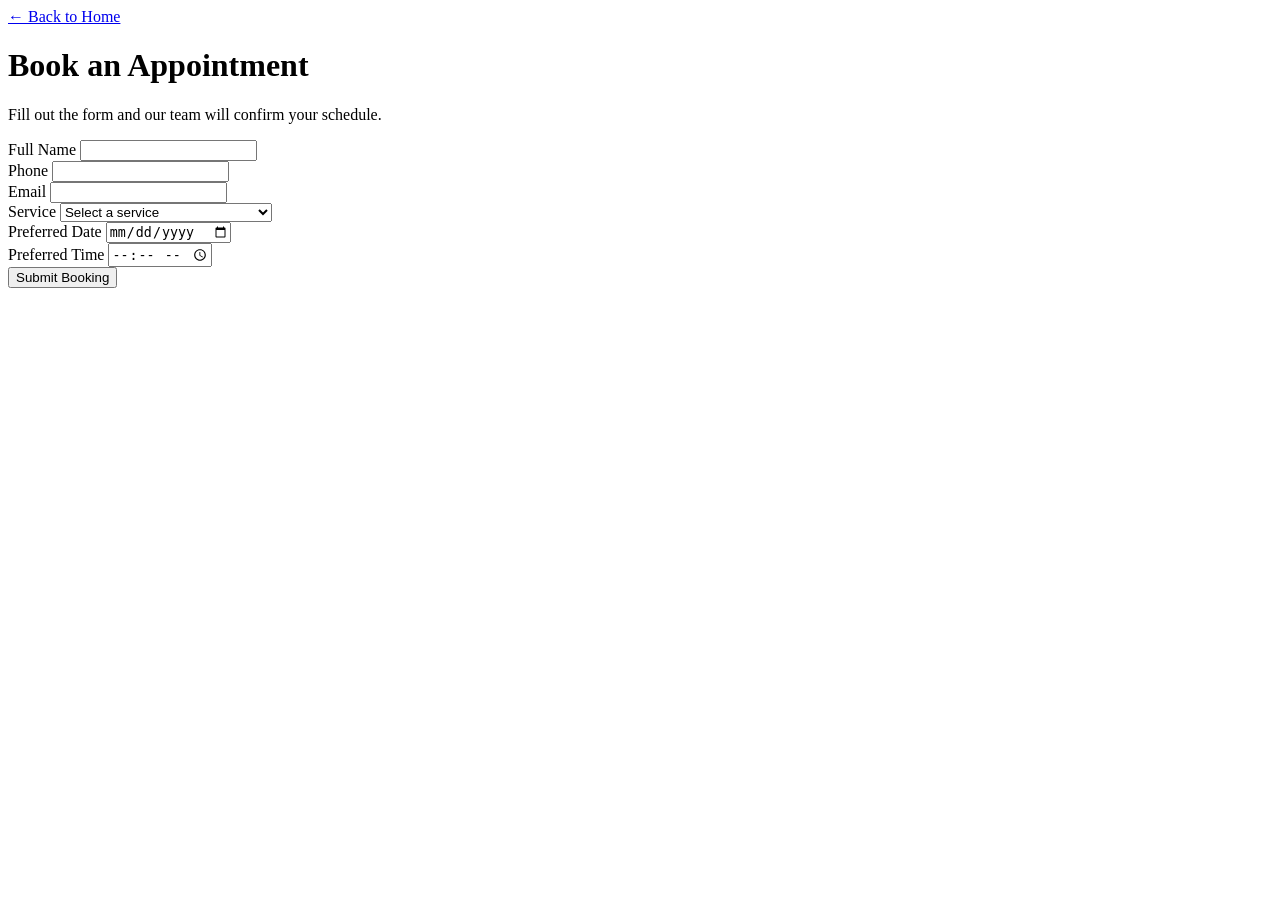
==== booking.html @ de18aefe "Update booking.html" ====
<!DOCTYPE html>
<html lang="en">
<head>
  <meta charset="UTF-8">
  <meta name="viewport" content="width=device-width, initial-scale=1.0">
  <title>Book an Appointment - Teeth Street Dental Clinic</title>
  <!-- Siguraduhing tama ang path papunta sa CSS file mo -->
  <link rel="stylesheet" href="booking.css">
</head>
<body>
  <main class="booking-wrapper">
    <a href="index.html" class="back-link">&larr; Back to Home</a>

    <header class="booking-header">
      <h1>Book an Appointment</h1>
      <p>Fill out the form and our team will confirm your schedule.</p>
    </header>

    <div class="booking-card">
      <form action="#" method="POST" class="booking-form">
        <!-- Row 1: Full Name & Phone -->
        <div class="form-row">
          <div class="form-group">
            <label for="full-name">Full Name</label>
            <input type="text" id="full-name" name="full_name" required>
          </div>

          <div class="form-group">
            <label for="phone">Phone</label>
            <input type="tel" id="phone" name="phone" required>
          </div>
        </div>

        <!-- Row 2: Email -->
        <div class="form-group">
          <label for="email">Email</label>
          <input type="email" id="email" name="email" required>
        </div>

        <!-- Row 3: Service -->
        <div class="form-group">
          <label for="service">Service</label>
          <select id="service" name="service" required>
            <option value="" disabled selected>Select a service</option>
            <option value="cleaning">Oral Prophylaxis (Cleaning)</option>
            <option value="consultation">Dental Check-up & Consultation</option>
            <option value="filling">Tooth Restoration (Pasta)</option>
            <option value="extraction">Tooth Extraction (Bunot)</option>
            <option value="whitening">Teeth Whitening</option>
            <option value="braces">Orthodontics / Braces</option>
          </select>
        </div>

        <!-- Row 4: Preferred Date & Time -->
        <div class="form-row">
          <div class="form-group">
            <label for="date">Preferred Date</label>
            <input type="date" id="date" name="date" required>
          </div>

          <div class="form-group">
            <label for="time">Preferred Time</label>
            <input type="time" id="time" name="time" required>
          </div>
        </div>

        <!-- Submit Button -->
        <button type="submit" class="btn-submit">Submit Booking</button>
      </form>
    </div>
  </main>
</body>
</html>
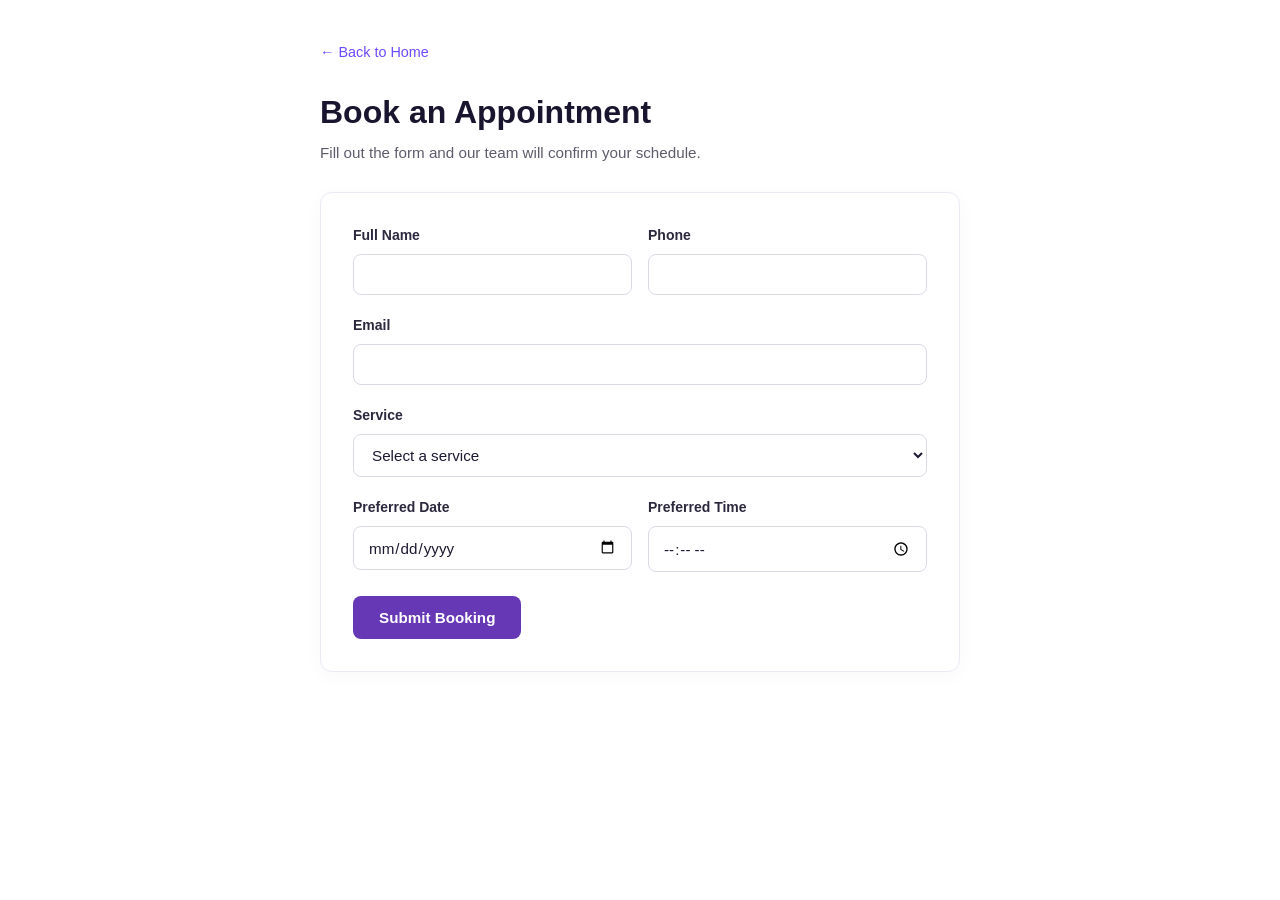
==== commit da3c5de3: "Update booking.html" ====
--- a/booking.html
+++ b/booking.html
@@ -4,8 +4,139 @@
   <meta charset="UTF-8">
   <meta name="viewport" content="width=device-width, initial-scale=1.0">
   <title>Book an Appointment - Teeth Street Dental Clinic</title>
-  <!-- Siguraduhing tama ang path papunta sa CSS file mo -->
-  <link rel="stylesheet" href="booking.css">
+  <style>
+    * {
+      box-sizing: border-box;
+      margin: 0;
+      padding: 0;
+    }
+
+    body {
+      font-family: -apple-system, BlinkMacSystemFont, "Segoe UI", Roboto, Helvetica, Arial, sans-serif;
+      background-color: #ffffff;
+      color: #1f1933;
+      line-height: 1.5;
+      padding: 40px 20px;
+    }
+
+    .booking-wrapper {
+      max-width: 640px;
+      margin: 0 auto;
+    }
+
+    .back-link {
+      display: inline-block;
+      color: #6d4aff;
+      text-decoration: none;
+      font-size: 0.9rem;
+      font-weight: 500;
+      margin-bottom: 24px;
+    }
+
+    .back-link:hover {
+      text-decoration: underline;
+    }
+
+    .booking-header {
+      margin-bottom: 28px;
+    }
+
+    .booking-header h1 {
+      font-size: 2rem;
+      font-weight: 700;
+      color: #1a152e;
+      margin-bottom: 6px;
+    }
+
+    .booking-header p {
+      color: #5e5c6c;
+      font-size: 0.95rem;
+    }
+
+    .booking-card {
+      background-color: #ffffff;
+      border: 1px solid #eceaf2;
+      border-radius: 12px;
+      padding: 32px;
+      box-shadow: 0 4px 20px rgba(0, 0, 0, 0.03);
+    }
+
+    .booking-form {
+      display: flex;
+      flex-direction: column;
+      gap: 20px;
+    }
+
+    .form-row {
+      display: grid;
+      grid-template-columns: 1fr 1fr;
+      gap: 16px;
+    }
+
+    .form-group {
+      display: flex;
+      flex-direction: column;
+      gap: 8px;
+    }
+
+    label {
+      font-size: 0.875rem;
+      font-weight: 600;
+      color: #2c283e;
+    }
+
+    input,
+    select {
+      width: 100%;
+      padding: 11px 14px;
+      font-size: 0.95rem;
+      font-family: inherit;
+      color: #1f1933;
+      background-color: #ffffff;
+      border: 1px solid #dcd9e6;
+      border-radius: 8px;
+      outline: none;
+      transition: border-color 0.2s ease, box-shadow 0.2s ease;
+    }
+
+    input:focus,
+    select:focus {
+      border-color: #6638b6;
+      box-shadow: 0 0 0 3px rgba(102, 56, 182, 0.12);
+    }
+
+    .btn-submit {
+      align-self: flex-start;
+      background-color: #6638b6;
+      color: #ffffff;
+      font-size: 0.95rem;
+      font-weight: 600;
+      border: none;
+      border-radius: 8px;
+      padding: 13px 26px;
+      cursor: pointer;
+      margin-top: 4px;
+      transition: background-color 0.2s ease;
+    }
+
+    .btn-submit:hover {
+      background-color: #522999;
+    }
+
+    @media (max-width: 600px) {
+      .form-row {
+        grid-template-columns: 1fr;
+      }
+
+      .booking-card {
+        padding: 24px 20px;
+      }
+
+      .btn-submit {
+        width: 100%;
+      }
+    }
+  </style>
 </head>
 <body>
   <main class="booking-wrapper">
@@ -18,7 +149,6 @@
 
     <div class="booking-card">
       <form action="#" method="POST" class="booking-form">
-        <!-- Row 1: Full Name & Phone -->
         <div class="form-row">
           <div class="form-group">
             <label for="full-name">Full Name</label>
@@ -31,13 +161,11 @@
           </div>
         </div>
 
-        <!-- Row 2: Email -->
         <div class="form-group">
           <label for="email">Email</label>
           <input type="email" id="email" name="email" required>
         </div>
 
-        <!-- Row 3: Service -->
         <div class="form-group">
           <label for="service">Service</label>
           <select id="service" name="service" required>
@@ -51,7 +179,6 @@
           </select>
         </div>
 
-        <!-- Row 4: Preferred Date & Time -->
         <div class="form-row">
           <div class="form-group">
             <label for="date">Preferred Date</label>
@@ -64,7 +191,6 @@
           </div>
         </div>
 
-        <!-- Submit Button -->
         <button type="submit" class="btn-submit">Submit Booking</button>
       </form>
     </div>
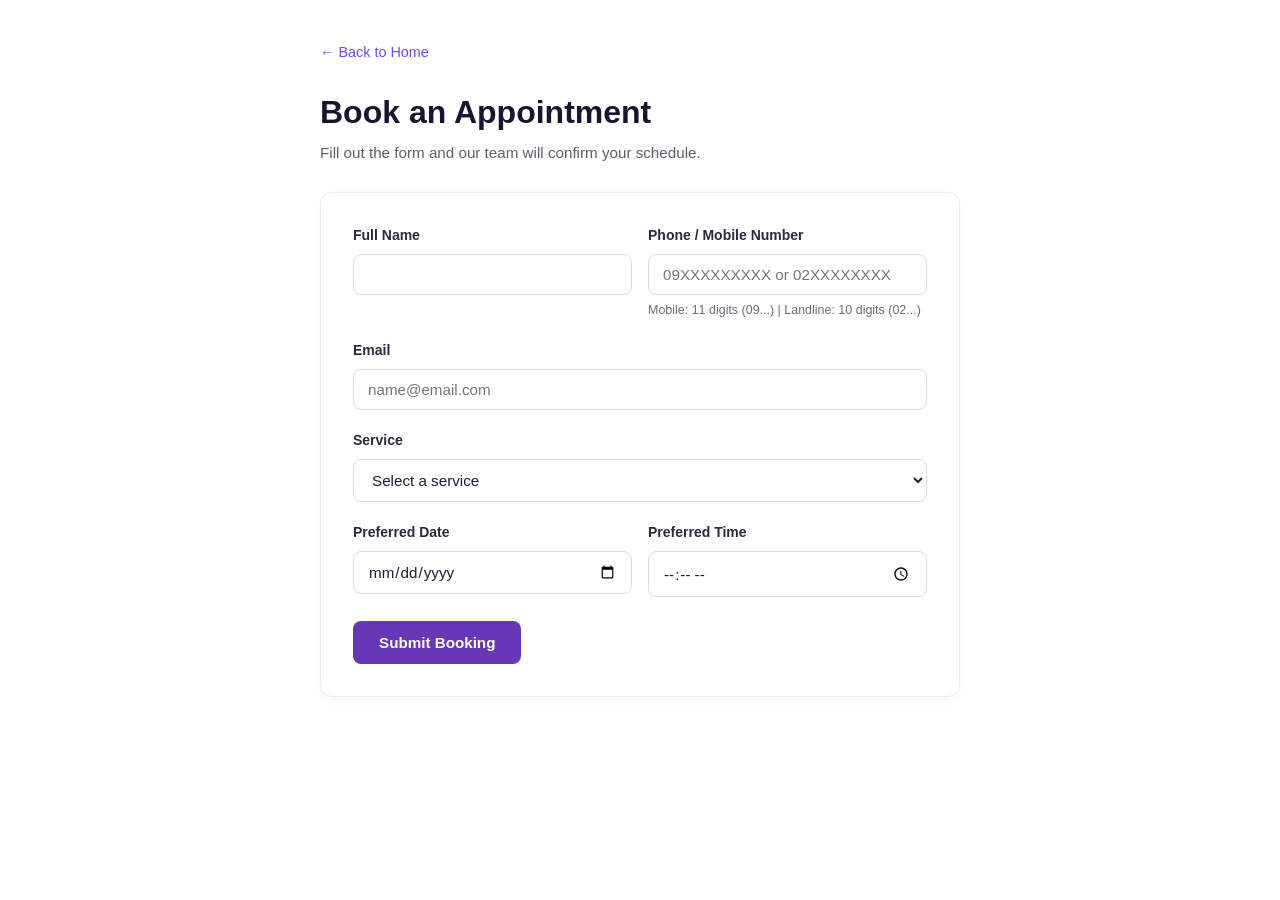
==== commit 5be58203: "Update booking.html" ====
--- a/booking.html
+++ b/booking.html
@@ -83,6 +83,12 @@
       font-size: 0.875rem;
       font-weight: 600;
       color: #2c283e;
+    }
+
+    .helper-text {
+      font-size: 0.78rem;
+      color: #6e6b7b;
+      margin-top: -2px;
     }
 
     input,
@@ -156,14 +162,24 @@
           </div>
 
           <div class="form-group">
-            <label for="phone">Phone</label>
-            <input type="tel" id="phone" name="phone" required>
+            <label for="phone">Phone / Mobile Number</label>
+            <input 
+              type="tel" 
+              id="phone" 
+              name="phone" 
+              inputmode="numeric"
+              placeholder="09XXXXXXXXX or 02XXXXXXXX" 
+              pattern="^(09\d{9}|0\d{9})$"
+              title="Enter an 11-digit mobile number (09XXXXXXXXX) or 10-digit landline (02XXXXXXXX)"
+              required
+            >
+            <span class="helper-text" id="phone-hint">Mobile: 11 digits (09...) | Landline: 10 digits (02...)</span>
           </div>
         </div>
 
         <div class="form-group">
           <label for="email">Email</label>
-          <input type="email" id="email" name="email" required>
+          <input type="email" id="email" name="email" placeholder="name@email.com" required>
         </div>
 
         <div class="form-group">
@@ -195,5 +211,31 @@
       </form>
     </div>
   </main>
+
+  <script>
+    const phoneInput = document.getElementById('phone');
+    const phoneHint = document.getElementById('phone-hint');
+
+    phoneInput.addEventListener('input', function () {
+      // Tanggalin ang anumang hindi numero (letters, spaces, symbols)
+      let digits = this.value.replace(/\D/g, '');
+
+      if (digits.startsWith('09')) {
+        // Mobile number: hanggang 11 digits lang
+        digits = digits.slice(0, 11);
+        phoneHint.textContent = `Mobile number (${digits.length}/11 digits)`;
+      } else if (digits.startsWith('0')) {
+        // Landline (gaya ng 02XXXXXXXX): hanggang 10 digits lang
+        digits = digits.slice(0, 10);
+        phoneHint.textContent = `Landline number (${digits.length}/10 digits)`;
+      } else {
+        // Default limit kung hindi pa nagsisimula sa 0
+        digits = digits.slice(0, 11);
+        phoneHint.textContent = 'Mobile: 11 digits (09...) | Landline: 10 digits (02...)';
+      }
+
+      this.value = digits;
+    });
+  </script>
 </body>
 </html>
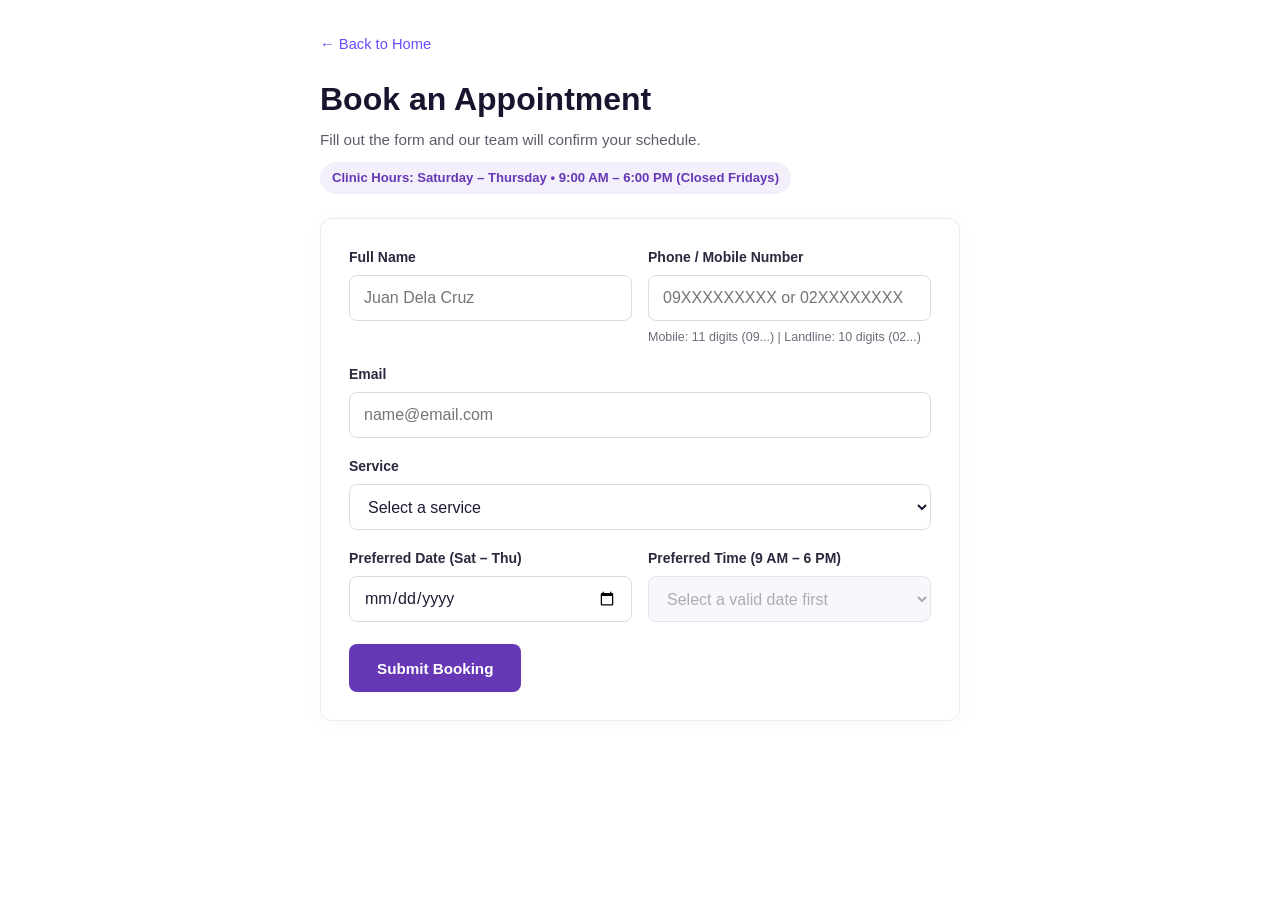
==== commit 95e75787: "Update booking.html" ====
--- a/booking.html
+++ b/booking.html
@@ -16,7 +16,7 @@
       background-color: #ffffff;
       color: #1f1933;
       line-height: 1.5;
-      padding: 40px 20px;
+      padding: 32px 16px;
     }
 
     .booking-wrapper {
@@ -28,9 +28,9 @@
       display: inline-block;
       color: #6d4aff;
       text-decoration: none;
-      font-size: 0.9rem;
+      font-size: 0.92rem;
       font-weight: 500;
-      margin-bottom: 24px;
+      margin-bottom: 20px;
     }
 
     .back-link:hover {
@@ -38,11 +38,11 @@
     }
 
     .booking-header {
-      margin-bottom: 28px;
+      margin-bottom: 24px;
     }
 
     .booking-header h1 {
-      font-size: 2rem;
+      font-size: clamp(1.6rem, 4vw, 2rem);
       font-weight: 700;
       color: #1a152e;
       margin-bottom: 6px;
@@ -51,20 +51,31 @@
     .booking-header p {
       color: #5e5c6c;
       font-size: 0.95rem;
+    }
+
+    .schedule-pill {
+      display: inline-block;
+      margin-top: 10px;
+      background-color: #f3effb;
+      color: #6638b6;
+      font-size: 0.82rem;
+      font-weight: 600;
+      padding: 6px 12px;
+      border-radius: 999px;
     }
 
     .booking-card {
       background-color: #ffffff;
       border: 1px solid #eceaf2;
       border-radius: 12px;
-      padding: 32px;
+      padding: 28px;
       box-shadow: 0 4px 20px rgba(0, 0, 0, 0.03);
     }
 
     .booking-form {
       display: flex;
       flex-direction: column;
-      gap: 20px;
+      gap: 18px;
     }
 
     .form-row {
@@ -76,7 +87,7 @@
     .form-group {
       display: flex;
       flex-direction: column;
-      gap: 8px;
+      gap: 7px;
     }
 
     label {
@@ -88,14 +99,22 @@
     .helper-text {
       font-size: 0.78rem;
       color: #6e6b7b;
-      margin-top: -2px;
-    }
-
+    }
+
+    .error-text {
+      font-size: 0.8rem;
+      color: #c92a2a;
+      font-weight: 500;
+      display: none;
+    }
+
+    /* 16px font-size prevents auto-zoom on mobile Safari/Chrome */
     input,
     select {
       width: 100%;
-      padding: 11px 14px;
-      font-size: 0.95rem;
+      min-height: 46px;
+      padding: 10px 14px;
+      font-size: 16px;
       font-family: inherit;
       color: #1f1933;
       background-color: #ffffff;
@@ -109,6 +128,12 @@
     select:focus {
       border-color: #6638b6;
       box-shadow: 0 0 0 3px rgba(102, 56, 182, 0.12);
+    }
+
+    select:disabled {
+      background-color: #f6f5fa;
+      color: #8c889c;
+      cursor: not-allowed;
     }
 
     .btn-submit {
@@ -119,7 +144,8 @@
       font-weight: 600;
       border: none;
       border-radius: 8px;
-      padding: 13px 26px;
+      min-height: 48px;
+      padding: 13px 28px;
       cursor: pointer;
       margin-top: 4px;
       transition: background-color 0.2s ease;
@@ -129,13 +155,31 @@
       background-color: #522999;
     }
 
-    @media (max-width: 600px) {
+    .success-banner {
+      display: none;
+      background-color: #e7f8ef;
+      color: #137a45;
+      border: 1px solid #b7ebd0;
+      padding: 14px 16px;
+      border-radius: 8px;
+      font-size: 0.9rem;
+      font-weight: 500;
+      margin-bottom: 18px;
+    }
+
+    /* Mobile Responsiveness */
+    @media (max-width: 640px) {
+      body {
+        padding: 20px 14px;
+      }
+
+      .booking-card {
+        padding: 20px 16px;
+      }
+
       .form-row {
         grid-template-columns: 1fr;
-      }
-
-      .booking-card {
-        padding: 24px 20px;
+        gap: 16px;
       }
 
       .btn-submit {
@@ -151,14 +195,19 @@
     <header class="booking-header">
       <h1>Book an Appointment</h1>
       <p>Fill out the form and our team will confirm your schedule.</p>
+      <span class="schedule-pill">Clinic Hours: Saturday – Thursday • 9:00 AM – 6:00 PM (Closed Fridays)</span>
     </header>
 
     <div class="booking-card">
-      <form action="#" method="POST" class="booking-form">
+      <div class="success-banner" id="success-banner">
+        Appointment submitted! Our team will confirm your schedule shortly.
+      </div>
+
+      <form id="booking-form" class="booking-form">
         <div class="form-row">
           <div class="form-group">
             <label for="full-name">Full Name</label>
-            <input type="text" id="full-name" name="full_name" required>
+            <input type="text" id="full-name" name="full_name" placeholder="Juan Dela Cruz" required>
           </div>
 
           <div class="form-group">
@@ -186,24 +235,25 @@
           <label for="service">Service</label>
           <select id="service" name="service" required>
             <option value="" disabled selected>Select a service</option>
-            <option value="cleaning">Oral Prophylaxis (Cleaning)</option>
-            <option value="consultation">Dental Check-up & Consultation</option>
-            <option value="filling">Tooth Restoration (Pasta)</option>
-            <option value="extraction">Tooth Extraction (Bunot)</option>
-            <option value="whitening">Teeth Whitening</option>
-            <option value="braces">Orthodontics / Braces</option>
+            <option value="General Dentistry">General Dentistry</option>
+            <option value="Orthodontics">Orthodontics</option>
+            <option value="Cosmetic Dentistry">Cosmetic Dentistry</option>
+            <option value="Pediatric Dentistry">Pediatric Dentistry</option>
           </select>
         </div>
 
         <div class="form-row">
           <div class="form-group">
-            <label for="date">Preferred Date</label>
+            <label for="date">Preferred Date (Sat – Thu)</label>
             <input type="date" id="date" name="date" required>
+            <span class="error-text" id="date-error">Clinic is closed on Fridays. Please choose Sat – Thu.</span>
           </div>
 
           <div class="form-group">
-            <label for="time">Preferred Time</label>
-            <input type="time" id="time" name="time" required>
+            <label for="time">Preferred Time (9 AM – 6 PM)</label>
+            <select id="time" name="time" disabled required>
+              <option value="" disabled selected>Select a valid date first</option>
+            </select>
           </div>
         </div>
 
@@ -215,26 +265,111 @@
   <script>
     const phoneInput = document.getElementById('phone');
     const phoneHint = document.getElementById('phone-hint');
-
+    const dateInput = document.getElementById('date');
+    const dateError = document.getElementById('date-error');
+    const timeSelect = document.getElementById('time');
+
+    // Prevent selecting past dates
+    const today = new Date().toISOString().split('T')[0];
+    dateInput.setAttribute('min', today);
+
+    // Available clinic time slots (9:00 AM to 6:00 PM)
+    const clinicTimeSlots = [
+      { value: "09:00", label: "9:00 AM" },
+      { value: "10:00", label: "10:00 AM" },
+      { value: "11:00", label: "11:00 AM" },
+      { value: "12:00", label: "12:00 PM" },
+      { value: "13:00", label: "1:00 PM" },
+      { value: "14:00", label: "2:00 PM" },
+      { value: "15:00", label: "3:00 PM" },
+      { value: "16:00", label: "4:00 PM" },
+      { value: "17:00", label: "5:00 PM" },
+      { value: "18:00", label: "6:00 PM" }
+    ];
+
+    // Check day of week (0 = Sun, 1 = Mon, 2 = Tue, 3 = Wed, 4 = Thu, 5 = Fri, 6 = Sat)
+    dateInput.addEventListener('change', function () {
+      if (!this.value) return;
+
+      const selectedDate = new Date(this.value + 'T00:00:00');
+      const dayOfWeek = selectedDate.getDay();
+
+      // Block Friday (5)
+      if (dayOfWeek === 5) {
+        dateError.style.display = 'block';
+        this.value = '';
+        timeSelect.disabled = true;
+        timeSelect.innerHTML = '<option value="" disabled selected>Closed on Fridays</option>';
+        return;
+      }
+
+      // Valid day (Sat - Thu): populate 9 AM - 6 PM slots
+      dateError.style.display = 'none';
+      timeSelect.disabled = false;
+      timeSelect.innerHTML = '<option value="" disabled selected>Select a time slot</option>' +
+        clinicTimeSlots.map(slot => `<option value="${slot.label}">${slot.label}</option>`).join('');
+    });
+
+    // Phone number digit limiter
     phoneInput.addEventListener('input', function () {
-      // Tanggalin ang anumang hindi numero (letters, spaces, symbols)
       let digits = this.value.replace(/\D/g, '');
-
       if (digits.startsWith('09')) {
-        // Mobile number: hanggang 11 digits lang
         digits = digits.slice(0, 11);
         phoneHint.textContent = `Mobile number (${digits.length}/11 digits)`;
       } else if (digits.startsWith('0')) {
-        // Landline (gaya ng 02XXXXXXXX): hanggang 10 digits lang
         digits = digits.slice(0, 10);
         phoneHint.textContent = `Landline number (${digits.length}/10 digits)`;
       } else {
-        // Default limit kung hindi pa nagsisimula sa 0
         digits = digits.slice(0, 11);
         phoneHint.textContent = 'Mobile: 11 digits (09...) | Landline: 10 digits (02...)';
       }
-
       this.value = digits;
+    });
+
+    // Submit booking & sync with admin.html
+    document.getElementById('booking-form').addEventListener('submit', function (e) {
+      e.preventDefault();
+
+      const fullName = document.getElementById('full-name').value.trim();
+      const phone = document.getElementById('phone').value.trim();
+      const email = document.getElementById('email').value.trim();
+      const service = document.getElementById('service').value;
+      const date = dateInput.value;
+      const time = timeSelect.value;
+
+      const appointments = JSON.parse(localStorage.getItem('tsdc_appointments') || '[]');
+      appointments.unshift({
+        id: Date.now(),
+        name: fullName,
+        phone: phone,
+        email: email,
+        service: service,
+        date: date,
+        time: time,
+        status: 'Pending'
+      });
+      localStorage.setItem('tsdc_appointments', JSON.stringify(appointments));
+
+      const patients = JSON.parse(localStorage.getItem('tsdc_patients') || '[]');
+      const exists = patients.some(p => p.name.toLowerCase() === fullName.toLowerCase() || p.phone === phone);
+      if (!exists) {
+        const nextNum = String(patients.length + 1).padStart(3, '0');
+        patients.unshift({
+          id: 'PT-' + nextNum,
+          name: fullName,
+          phone: phone,
+          email: email,
+          lastVisit: date,
+          notes: 'Booked ' + service
+        });
+        localStorage.setItem('tsdc_patients', JSON.stringify(patients));
+      }
+
+      document.getElementById('success-banner').style.display = 'block';
+      this.reset();
+      timeSelect.disabled = true;
+      timeSelect.innerHTML = '<option value="" disabled selected>Select a valid date first</option>';
+      phoneHint.textContent = 'Mobile: 11 digits (09...) | Landline: 10 digits (02...)';
     });
   </script>
 </body>
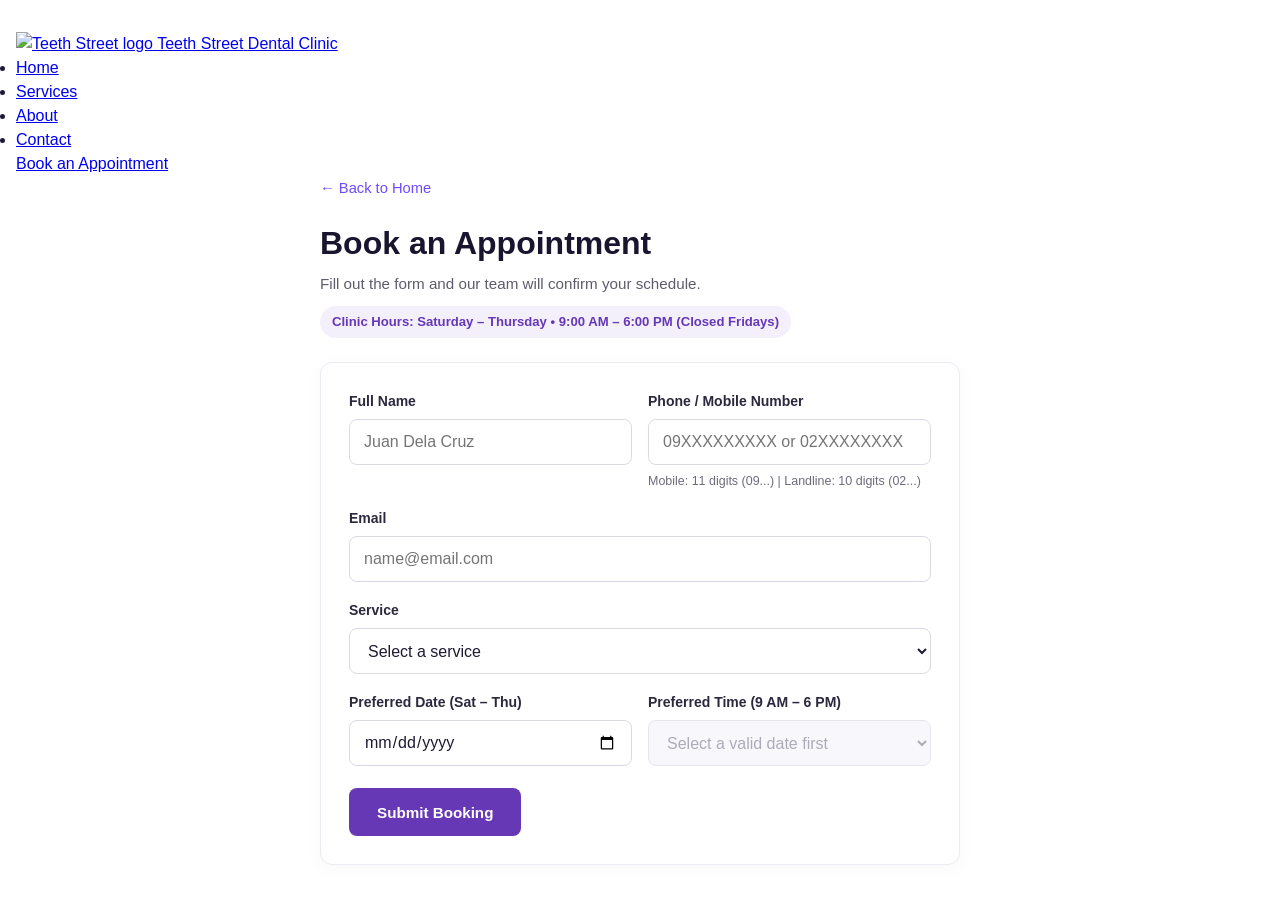
==== commit 1e9911a9: "Add header and navigation to booking.html" ====
--- a/booking.html
+++ b/booking.html
@@ -189,6 +189,30 @@
   </style>
 </head>
 <body>
+  <header class="header">
+    <div class="container header-inner">
+      <a href="#home" class="logo">
+        <span class="logo-icon">
+          <img src="images/icons/tooth.svg" alt="Teeth Street logo">
+        </span>
+        <span class="logo-text">
+          <span class="logo-name">Teeth Street</span>
+          <span class="logo-tagline">Dental Clinic</span>
+        </span>
+      </a>
+
+      <nav class="nav" aria-label="Main navigation">
+        <ul class="nav-list">
+          <li><a href="#home" class="nav-link">Home</a></li>
+          <li><a href="#services" class="nav-link">Services</a></li>
+          <li><a href="#about" class="nav-link">About</a></li>
+          <li><a href="#contact" class="nav-link">Contact</a></li>
+        </ul>
+        <a href="booking.html" class="btn btn-filled">Book an Appointment</a>
+      </nav>
+    </div>
+  </header>
+  
   <main class="booking-wrapper">
     <a href="index.html" class="back-link">&larr; Back to Home</a>
 
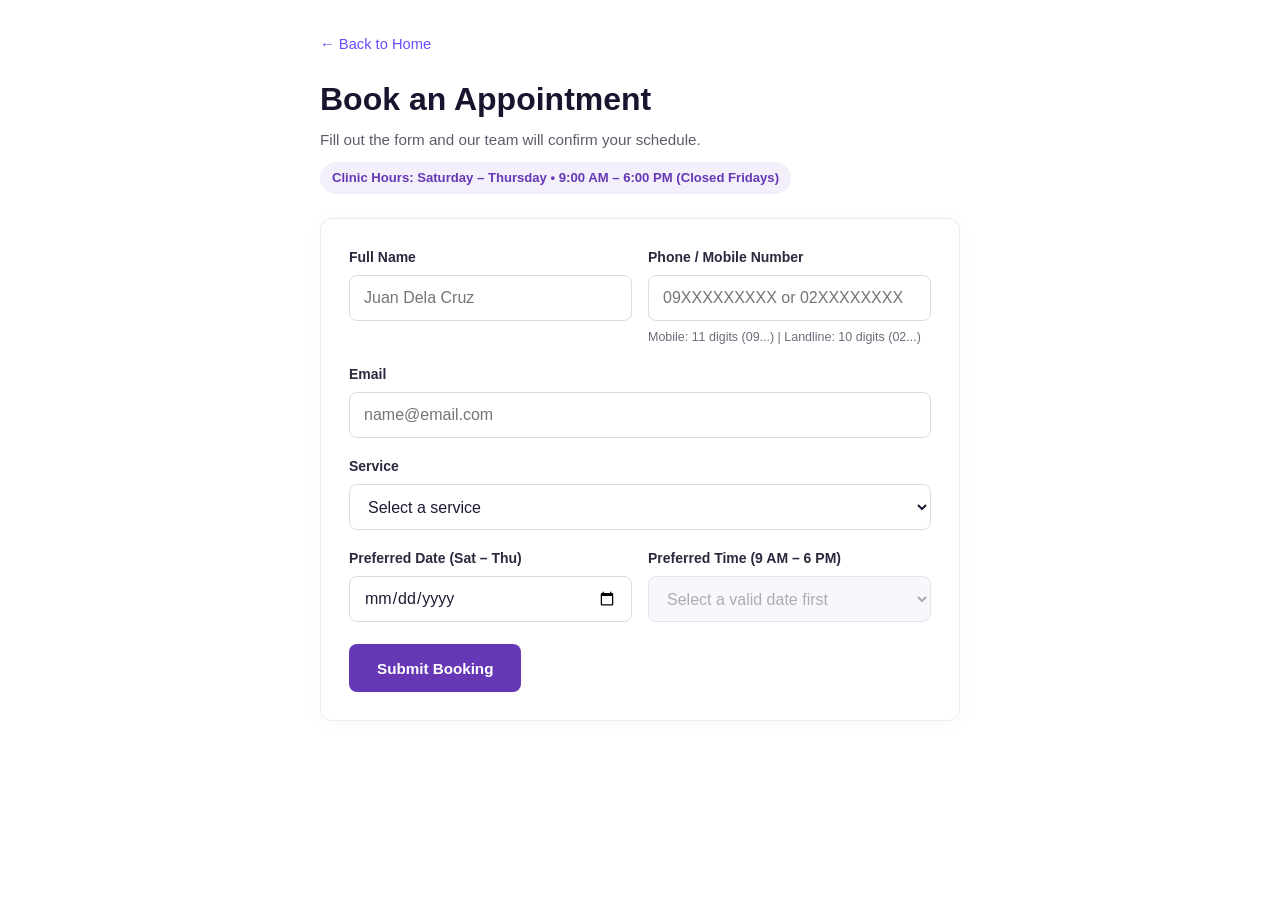
==== commit ba03231d: "Update booking.html" ====
--- a/booking.html
+++ b/booking.html
@@ -189,30 +189,6 @@
   </style>
 </head>
 <body>
-  <header class="header">
-    <div class="container header-inner">
-      <a href="#home" class="logo">
-        <span class="logo-icon">
-          <img src="images/icons/tooth.svg" alt="Teeth Street logo">
-        </span>
-        <span class="logo-text">
-          <span class="logo-name">Teeth Street</span>
-          <span class="logo-tagline">Dental Clinic</span>
-        </span>
-      </a>
-
-      <nav class="nav" aria-label="Main navigation">
-        <ul class="nav-list">
-          <li><a href="#home" class="nav-link">Home</a></li>
-          <li><a href="#services" class="nav-link">Services</a></li>
-          <li><a href="#about" class="nav-link">About</a></li>
-          <li><a href="#contact" class="nav-link">Contact</a></li>
-        </ul>
-        <a href="booking.html" class="btn btn-filled">Book an Appointment</a>
-      </nav>
-    </div>
-  </header>
-  
   <main class="booking-wrapper">
     <a href="index.html" class="back-link">&larr; Back to Home</a>
 
